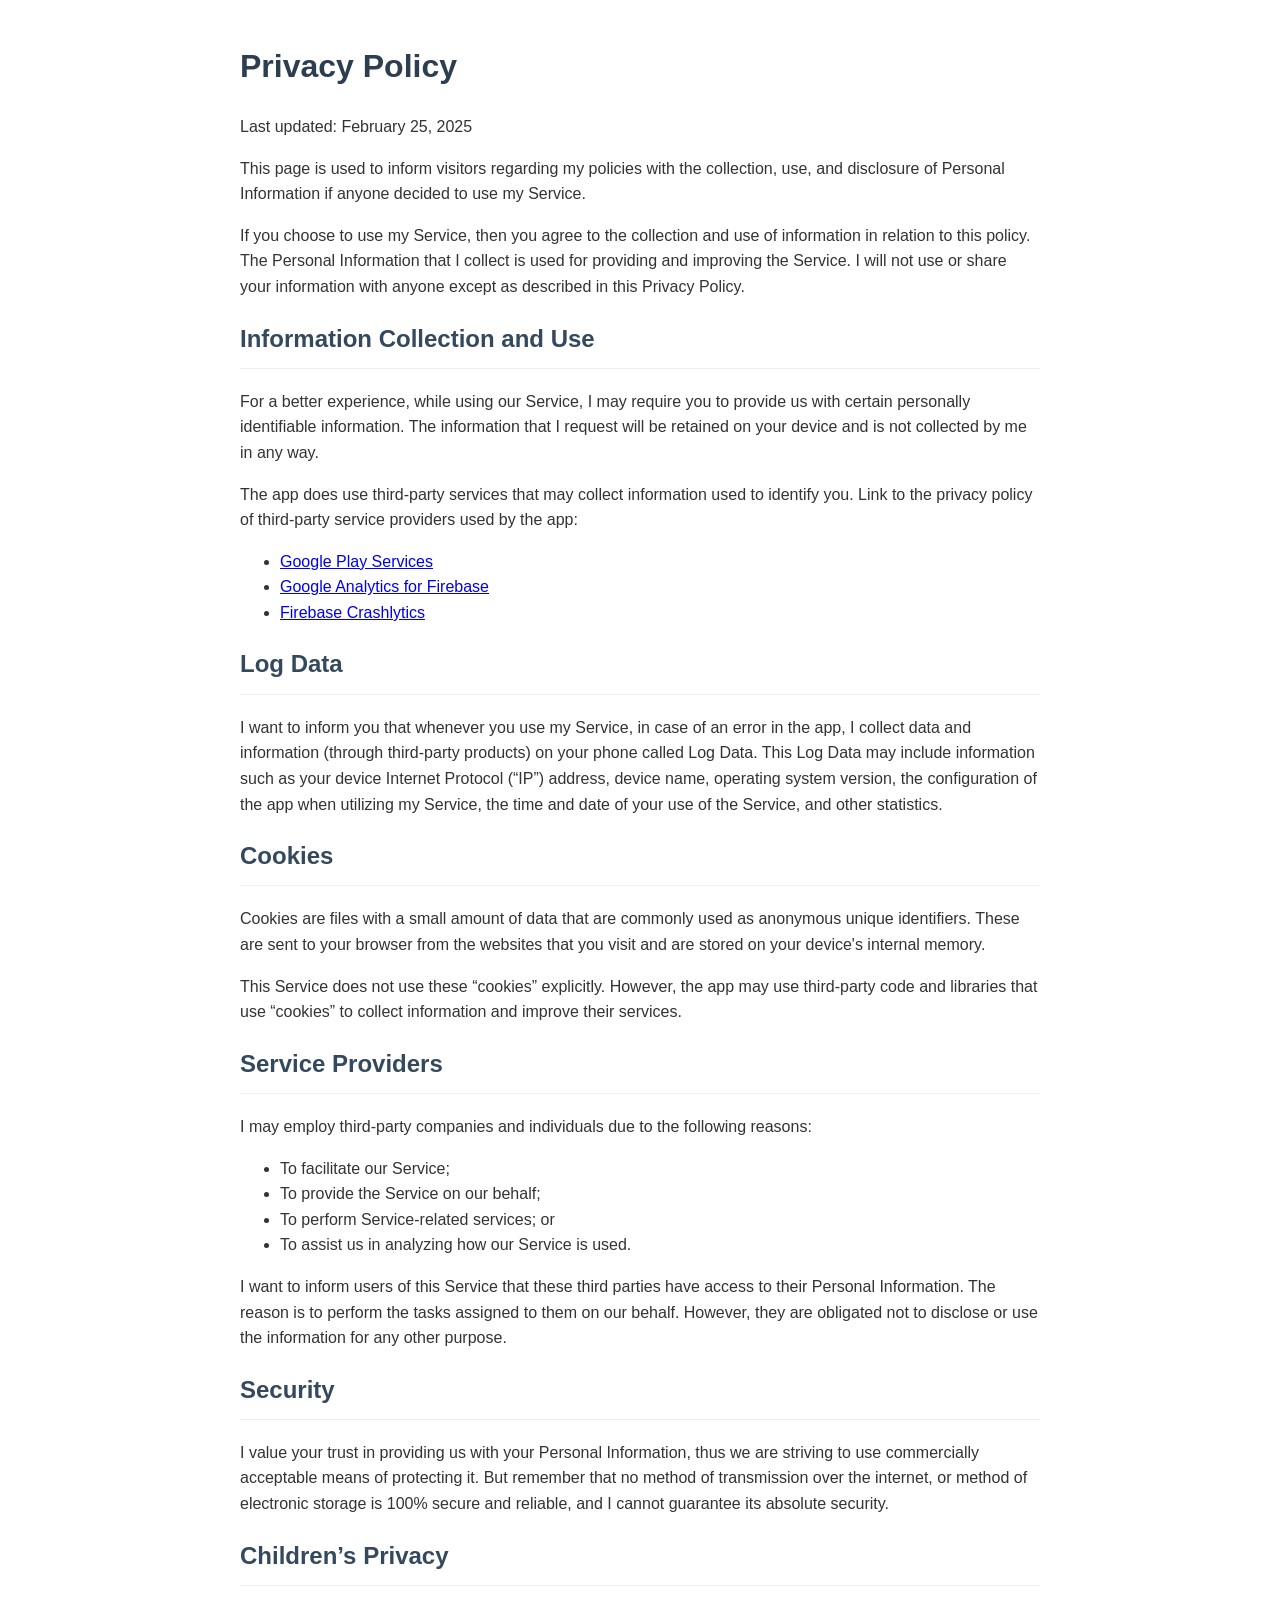
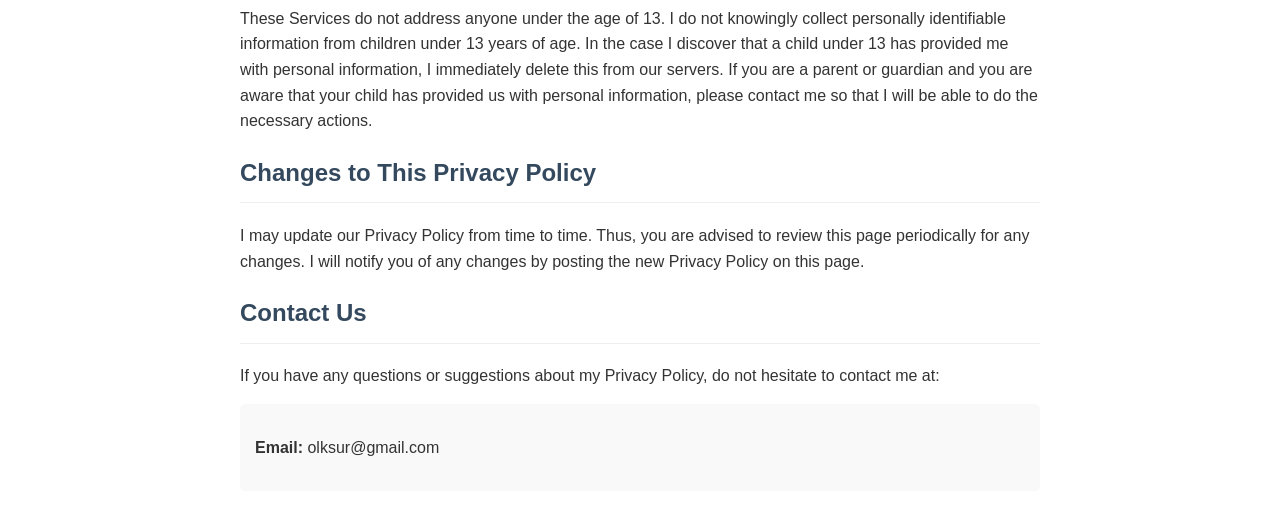
==== qt_privacy.html @ 86172863 "Add privacy policy page for Quick Timer This HTML file contains the privacy policy for the Quick Tim" ====
<!DOCTYPE html>
<html lang="en">
<head>
    <meta charset="UTF-8">
    <meta name="viewport" content="width=device-width, initial-scale=1.0">
    <title>Privacy Policy - Quick Timer</title>
    <style>
        body { font-family: sans-serif; line-height: 1.6; color: #333; max-width: 800px; margin: 0 auto; padding: 20px; }
        h1 { color: #2c3e50; }
        h2 { color: #34495e; border-bottom: 1px solid #eee; padding-bottom: 10px; }
        p { margin-bottom: 15px; }
        ul { margin-bottom: 15px; }
        .contact-info { background: #f9f9f9; padding: 15px; border-radius: 5px; }
    </style>
</head>
<body>
    <h1>Privacy Policy</h1>
    <p>Last updated: February 25, 2025</p>

    <p>This page is used to inform visitors regarding my policies with the collection, use, and disclosure of Personal Information if anyone decided to use my Service.</p>

    <p>If you choose to use my Service, then you agree to the collection and use of information in relation to this policy. The Personal Information that I collect is used for providing and improving the Service. I will not use or share your information with anyone except as described in this Privacy Policy.</p>

    <h2>Information Collection and Use</h2>
    <p>For a better experience, while using our Service, I may require you to provide us with certain personally identifiable information. The information that I request will be retained on your device and is not collected by me in any way.</p>
    <p>The app does use third-party services that may collect information used to identify you. Link to the privacy policy of third-party service providers used by the app:</p>
    <ul>
        <li><a href="https://www.google.com/policies/privacy/" target="_blank">Google Play Services</a></li>
        <li><a href="https://firebase.google.com/support/privacy/" target="_blank">Google Analytics for Firebase</a></li>
        <li><a href="https://firebase.google.com/support/privacy/" target="_blank">Firebase Crashlytics</a></li>
    </ul>

    <h2>Log Data</h2>
    <p>I want to inform you that whenever you use my Service, in case of an error in the app, I collect data and information (through third-party products) on your phone called Log Data. This Log Data may include information such as your device Internet Protocol (“IP”) address, device name, operating system version, the configuration of the app when utilizing my Service, the time and date of your use of the Service, and other statistics.</p>

    <h2>Cookies</h2>
    <p>Cookies are files with a small amount of data that are commonly used as anonymous unique identifiers. These are sent to your browser from the websites that you visit and are stored on your device's internal memory.</p>
    <p>This Service does not use these “cookies” explicitly. However, the app may use third-party code and libraries that use “cookies” to collect information and improve their services.</p>

    <h2>Service Providers</h2>
    <p>I may employ third-party companies and individuals due to the following reasons:</p>
    <ul>
        <li>To facilitate our Service;</li>
        <li>To provide the Service on our behalf;</li>
        <li>To perform Service-related services; or</li>
        <li>To assist us in analyzing how our Service is used.</li>
    </ul>
    <p>I want to inform users of this Service that these third parties have access to their Personal Information. The reason is to perform the tasks assigned to them on our behalf. However, they are obligated not to disclose or use the information for any other purpose.</p>

    <h2>Security</h2>
    <p>I value your trust in providing us with your Personal Information, thus we are striving to use commercially acceptable means of protecting it. But remember that no method of transmission over the internet, or method of electronic storage is 100% secure and reliable, and I cannot guarantee its absolute security.</p>

    <h2>Children’s Privacy</h2>
    <p>These Services do not address anyone under the age of 13. I do not knowingly collect personally identifiable information from children under 13 years of age. In the case I discover that a child under 13 has provided me with personal information, I immediately delete this from our servers. If you are a parent or guardian and you are aware that your child has provided us with personal information, please contact me so that I will be able to do the necessary actions.</p>

    <h2>Changes to This Privacy Policy</h2>
    <p>I may update our Privacy Policy from time to time. Thus, you are advised to review this page periodically for any changes. I will notify you of any changes by posting the new Privacy Policy on this page.</p>

    <h2>Contact Us</h2>
    <p>If you have any questions or suggestions about my Privacy Policy, do not hesitate to contact me at:</p>
    <div class="contact-info">
        <p><strong>Email:</strong> olksur@gmail.com</p>
    </div>
</body>
</html>
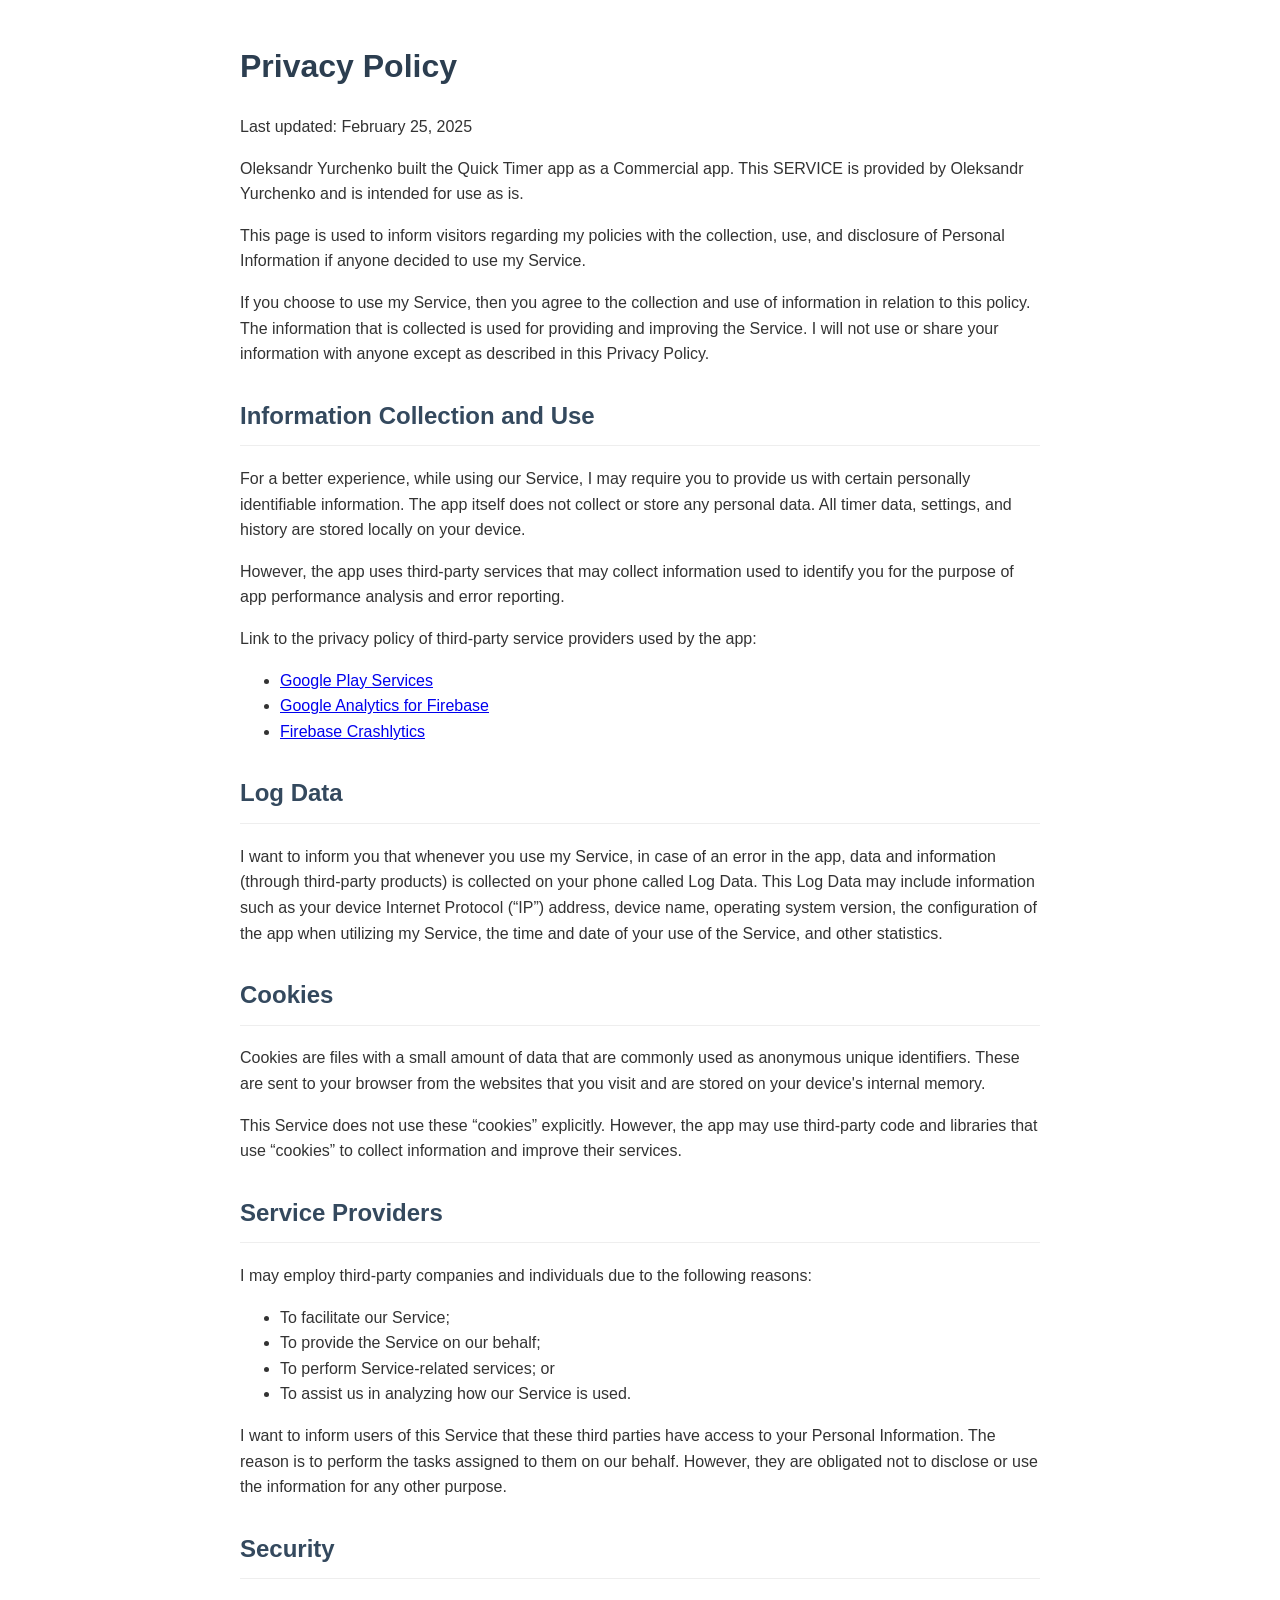
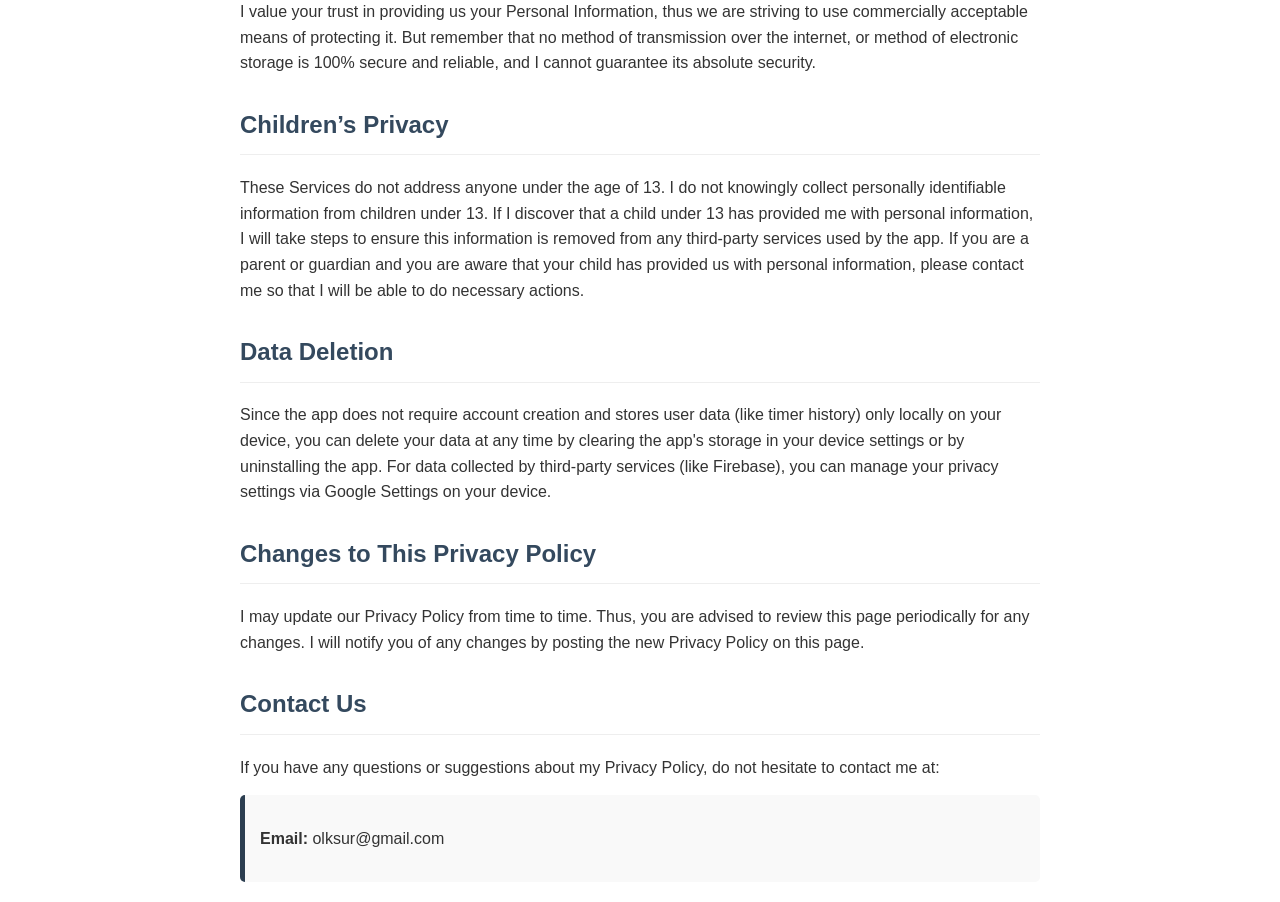
==== commit 19663d4f: "Revise privacy policy for clarity and updates Updated privacy policy to clarify data collection prac" ====
--- a/qt_privacy.html
+++ b/qt_privacy.html
@@ -7,23 +7,26 @@
     <style>
         body { font-family: sans-serif; line-height: 1.6; color: #333; max-width: 800px; margin: 0 auto; padding: 20px; }
         h1 { color: #2c3e50; }
-        h2 { color: #34495e; border-bottom: 1px solid #eee; padding-bottom: 10px; }
+        h2 { color: #34495e; border-bottom: 1px solid #eee; padding-bottom: 10px; margin-top: 30px; }
         p { margin-bottom: 15px; }
         ul { margin-bottom: 15px; }
-        .contact-info { background: #f9f9f9; padding: 15px; border-radius: 5px; }
+        .contact-info { background: #f9f9f9; padding: 15px; border-radius: 5px; border-left: 5px solid #2c3e50; }
     </style>
 </head>
 <body>
     <h1>Privacy Policy</h1>
     <p>Last updated: February 25, 2025</p>
 
+    <p>Oleksandr Yurchenko built the Quick Timer app as a Commercial app. This SERVICE is provided by Oleksandr Yurchenko and is intended for use as is.</p>
+
     <p>This page is used to inform visitors regarding my policies with the collection, use, and disclosure of Personal Information if anyone decided to use my Service.</p>
 
-    <p>If you choose to use my Service, then you agree to the collection and use of information in relation to this policy. The Personal Information that I collect is used for providing and improving the Service. I will not use or share your information with anyone except as described in this Privacy Policy.</p>
+    <p>If you choose to use my Service, then you agree to the collection and use of information in relation to this policy. The information that is collected is used for providing and improving the Service. I will not use or share your information with anyone except as described in this Privacy Policy.</p>
 
     <h2>Information Collection and Use</h2>
-    <p>For a better experience, while using our Service, I may require you to provide us with certain personally identifiable information. The information that I request will be retained on your device and is not collected by me in any way.</p>
-    <p>The app does use third-party services that may collect information used to identify you. Link to the privacy policy of third-party service providers used by the app:</p>
+    <p>For a better experience, while using our Service, I may require you to provide us with certain personally identifiable information. The app itself does not collect or store any personal data. All timer data, settings, and history are stored locally on your device.</p>
+    <p>However, the app uses third-party services that may collect information used to identify you for the purpose of app performance analysis and error reporting.</p>
+    <p>Link to the privacy policy of third-party service providers used by the app:</p>
     <ul>
         <li><a href="https://www.google.com/policies/privacy/" target="_blank">Google Play Services</a></li>
         <li><a href="https://firebase.google.com/support/privacy/" target="_blank">Google Analytics for Firebase</a></li>
@@ -31,7 +34,7 @@
     </ul>
 
     <h2>Log Data</h2>
-    <p>I want to inform you that whenever you use my Service, in case of an error in the app, I collect data and information (through third-party products) on your phone called Log Data. This Log Data may include information such as your device Internet Protocol (“IP”) address, device name, operating system version, the configuration of the app when utilizing my Service, the time and date of your use of the Service, and other statistics.</p>
+    <p>I want to inform you that whenever you use my Service, in case of an error in the app, data and information (through third-party products) is collected on your phone called Log Data. This Log Data may include information such as your device Internet Protocol (“IP”) address, device name, operating system version, the configuration of the app when utilizing my Service, the time and date of your use of the Service, and other statistics.</p>
 
     <h2>Cookies</h2>
     <p>Cookies are files with a small amount of data that are commonly used as anonymous unique identifiers. These are sent to your browser from the websites that you visit and are stored on your device's internal memory.</p>
@@ -45,13 +48,16 @@
         <li>To perform Service-related services; or</li>
         <li>To assist us in analyzing how our Service is used.</li>
     </ul>
-    <p>I want to inform users of this Service that these third parties have access to their Personal Information. The reason is to perform the tasks assigned to them on our behalf. However, they are obligated not to disclose or use the information for any other purpose.</p>
+    <p>I want to inform users of this Service that these third parties have access to your Personal Information. The reason is to perform the tasks assigned to them on our behalf. However, they are obligated not to disclose or use the information for any other purpose.</p>
 
     <h2>Security</h2>
-    <p>I value your trust in providing us with your Personal Information, thus we are striving to use commercially acceptable means of protecting it. But remember that no method of transmission over the internet, or method of electronic storage is 100% secure and reliable, and I cannot guarantee its absolute security.</p>
+    <p>I value your trust in providing us your Personal Information, thus we are striving to use commercially acceptable means of protecting it. But remember that no method of transmission over the internet, or method of electronic storage is 100% secure and reliable, and I cannot guarantee its absolute security.</p>
 
     <h2>Children’s Privacy</h2>
-    <p>These Services do not address anyone under the age of 13. I do not knowingly collect personally identifiable information from children under 13 years of age. In the case I discover that a child under 13 has provided me with personal information, I immediately delete this from our servers. If you are a parent or guardian and you are aware that your child has provided us with personal information, please contact me so that I will be able to do the necessary actions.</p>
+    <p>These Services do not address anyone under the age of 13. I do not knowingly collect personally identifiable information from children under 13. If I discover that a child under 13 has provided me with personal information, I will take steps to ensure this information is removed from any third-party services used by the app. If you are a parent or guardian and you are aware that your child has provided us with personal information, please contact me so that I will be able to do necessary actions.</p>
+
+    <h2>Data Deletion</h2>
+    <p>Since the app does not require account creation and stores user data (like timer history) only locally on your device, you can delete your data at any time by clearing the app's storage in your device settings or by uninstalling the app. For data collected by third-party services (like Firebase), you can manage your privacy settings via Google Settings on your device.</p>
 
     <h2>Changes to This Privacy Policy</h2>
     <p>I may update our Privacy Policy from time to time. Thus, you are advised to review this page periodically for any changes. I will notify you of any changes by posting the new Privacy Policy on this page.</p>
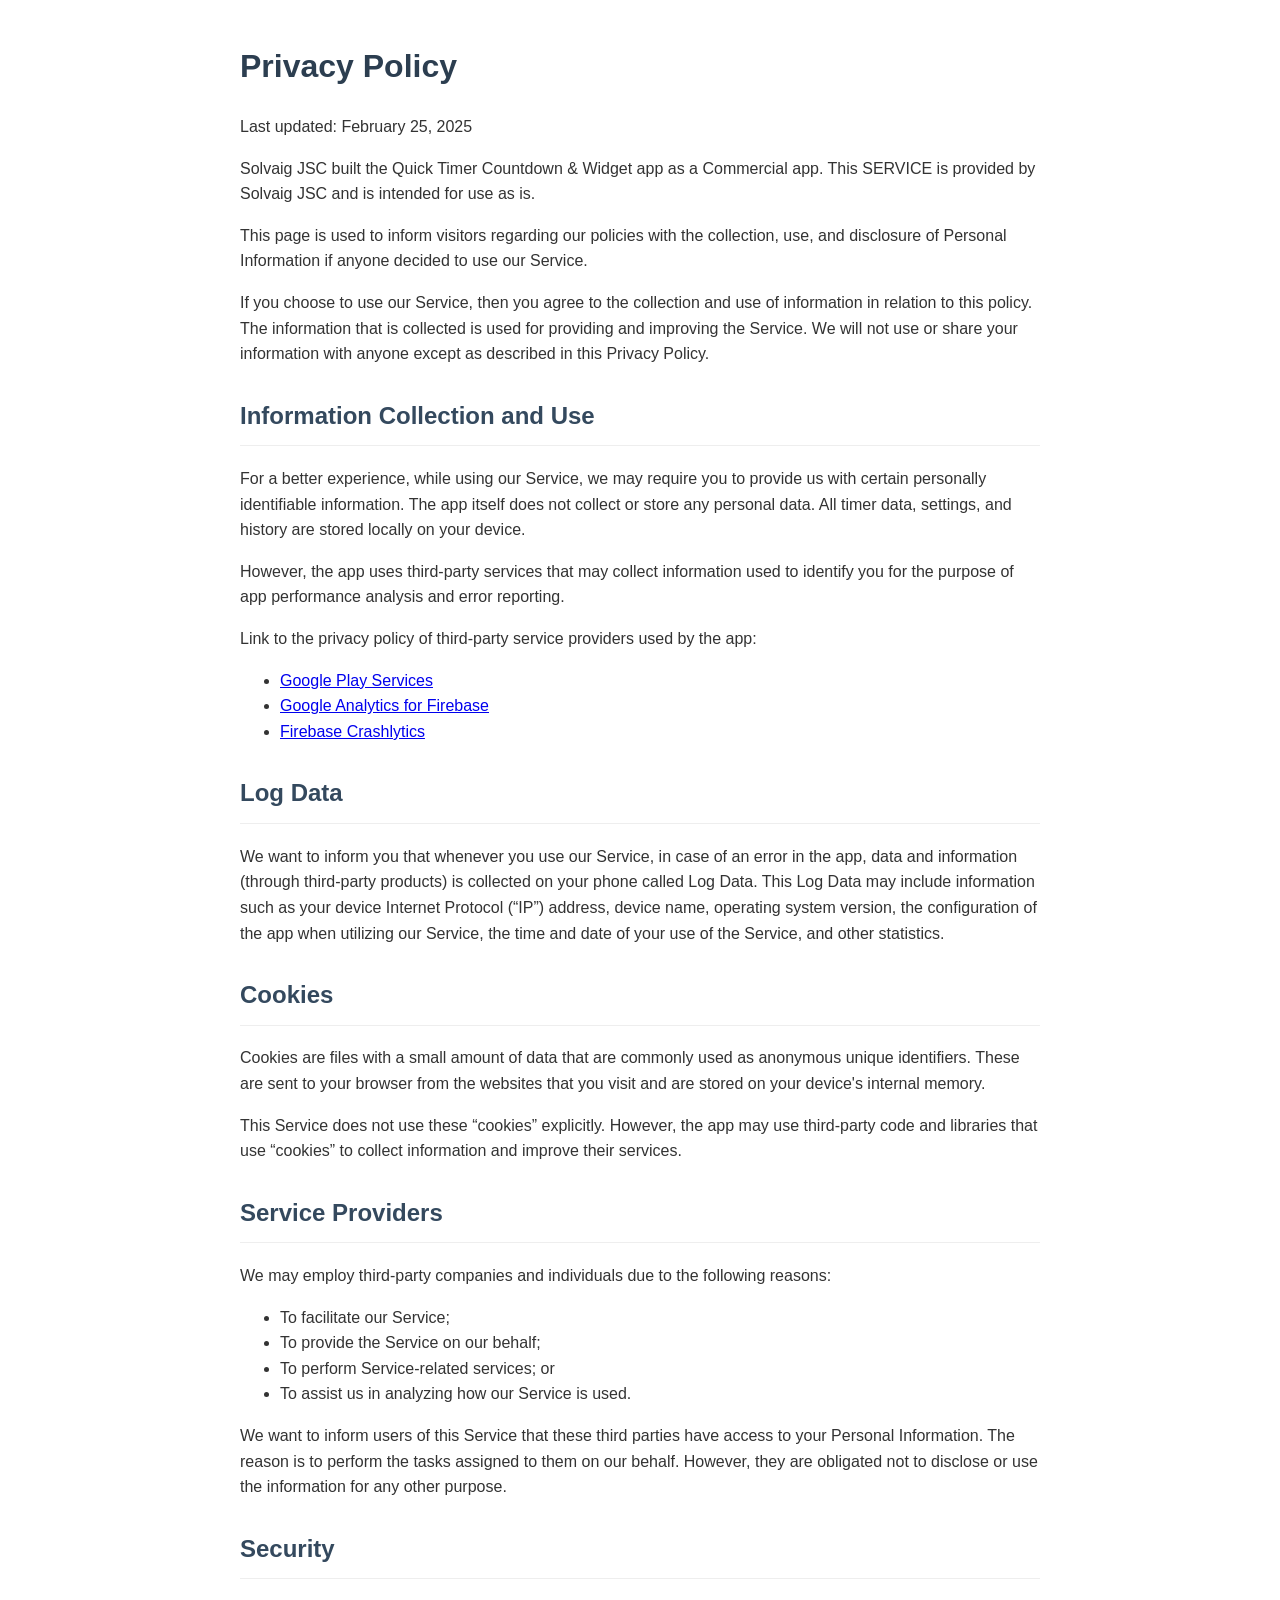
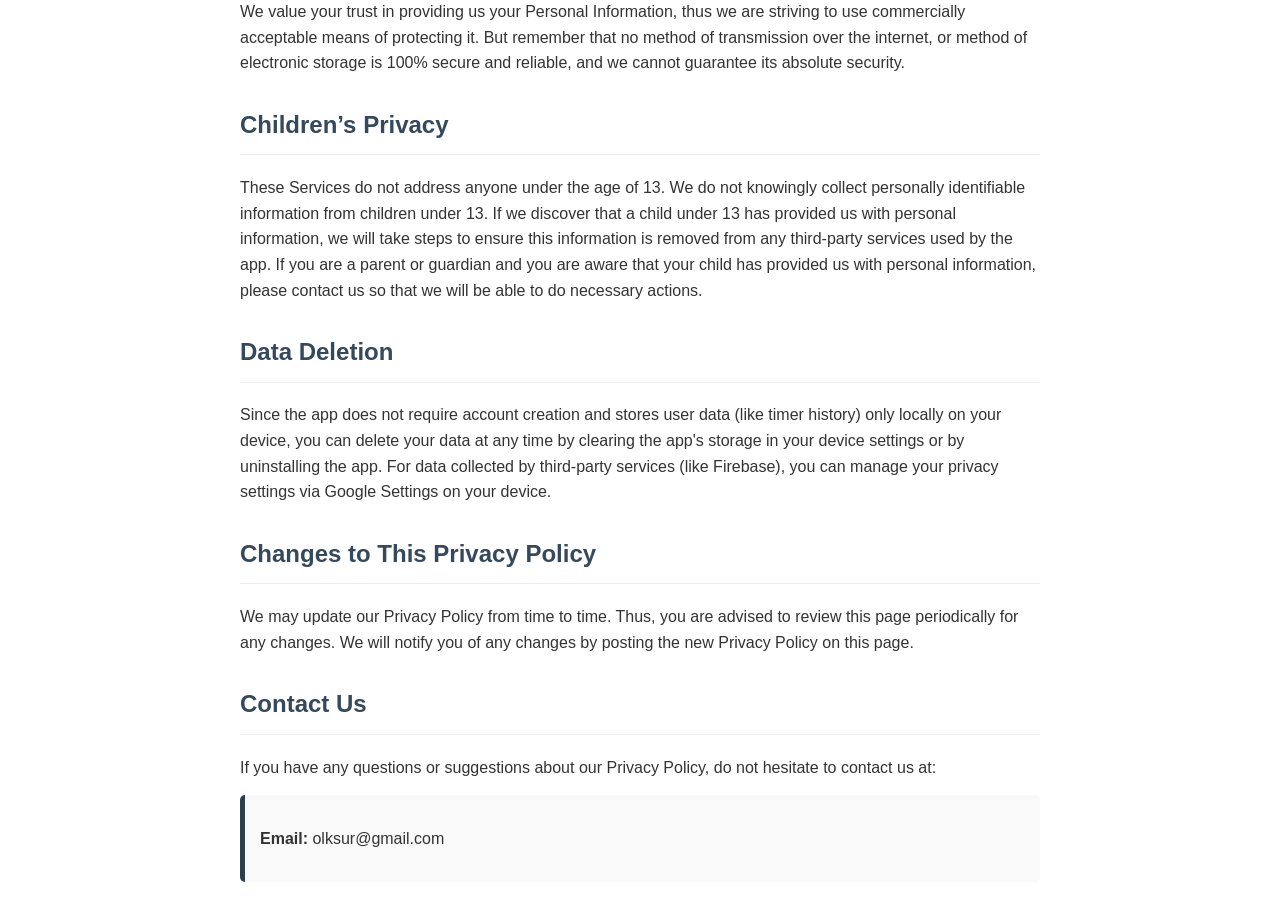
==== commit 6baff211: "Update privacy policy wording and ownership" ====
--- a/qt_privacy.html
+++ b/qt_privacy.html
@@ -3,7 +3,7 @@
 <head>
     <meta charset="UTF-8">
     <meta name="viewport" content="width=device-width, initial-scale=1.0">
-    <title>Privacy Policy - Quick Timer</title>
+    <title>Privacy Policy - Quick Timer Countdown & Widget</title>
     <style>
         body { font-family: sans-serif; line-height: 1.6; color: #333; max-width: 800px; margin: 0 auto; padding: 20px; }
         h1 { color: #2c3e50; }
@@ -14,58 +14,58 @@
     </style>
 </head>
 <body>
-    <h1>Privacy Policy</h1>
-    <p>Last updated: February 25, 2025</p>
+<h1>Privacy Policy</h1>
+<p>Last updated: February 25, 2025</p>
 
-    <p>Oleksandr Yurchenko built the Quick Timer app as a Commercial app. This SERVICE is provided by Oleksandr Yurchenko and is intended for use as is.</p>
+<p>Solvaig JSC built the Quick Timer Countdown & Widget app as a Commercial app. This SERVICE is provided by Solvaig JSC and is intended for use as is.</p>
 
-    <p>This page is used to inform visitors regarding my policies with the collection, use, and disclosure of Personal Information if anyone decided to use my Service.</p>
+<p>This page is used to inform visitors regarding our policies with the collection, use, and disclosure of Personal Information if anyone decided to use our Service.</p>
 
-    <p>If you choose to use my Service, then you agree to the collection and use of information in relation to this policy. The information that is collected is used for providing and improving the Service. I will not use or share your information with anyone except as described in this Privacy Policy.</p>
+<p>If you choose to use our Service, then you agree to the collection and use of information in relation to this policy. The information that is collected is used for providing and improving the Service. We will not use or share your information with anyone except as described in this Privacy Policy.</p>
 
-    <h2>Information Collection and Use</h2>
-    <p>For a better experience, while using our Service, I may require you to provide us with certain personally identifiable information. The app itself does not collect or store any personal data. All timer data, settings, and history are stored locally on your device.</p>
-    <p>However, the app uses third-party services that may collect information used to identify you for the purpose of app performance analysis and error reporting.</p>
-    <p>Link to the privacy policy of third-party service providers used by the app:</p>
-    <ul>
-        <li><a href="https://www.google.com/policies/privacy/" target="_blank">Google Play Services</a></li>
-        <li><a href="https://firebase.google.com/support/privacy/" target="_blank">Google Analytics for Firebase</a></li>
-        <li><a href="https://firebase.google.com/support/privacy/" target="_blank">Firebase Crashlytics</a></li>
-    </ul>
+<h2>Information Collection and Use</h2>
+<p>For a better experience, while using our Service, we may require you to provide us with certain personally identifiable information. The app itself does not collect or store any personal data. All timer data, settings, and history are stored locally on your device.</p>
+<p>However, the app uses third-party services that may collect information used to identify you for the purpose of app performance analysis and error reporting.</p>
+<p>Link to the privacy policy of third-party service providers used by the app:</p>
+<ul>
+    <li><a href="https://www.google.com/policies/privacy/" target="_blank">Google Play Services</a></li>
+    <li><a href="https://firebase.google.com/support/privacy/" target="_blank">Google Analytics for Firebase</a></li>
+    <li><a href="https://firebase.google.com/support/privacy/" target="_blank">Firebase Crashlytics</a></li>
+</ul>
 
-    <h2>Log Data</h2>
-    <p>I want to inform you that whenever you use my Service, in case of an error in the app, data and information (through third-party products) is collected on your phone called Log Data. This Log Data may include information such as your device Internet Protocol (“IP”) address, device name, operating system version, the configuration of the app when utilizing my Service, the time and date of your use of the Service, and other statistics.</p>
+<h2>Log Data</h2>
+<p>We want to inform you that whenever you use our Service, in case of an error in the app, data and information (through third-party products) is collected on your phone called Log Data. This Log Data may include information such as your device Internet Protocol (“IP”) address, device name, operating system version, the configuration of the app when utilizing our Service, the time and date of your use of the Service, and other statistics.</p>
 
-    <h2>Cookies</h2>
-    <p>Cookies are files with a small amount of data that are commonly used as anonymous unique identifiers. These are sent to your browser from the websites that you visit and are stored on your device's internal memory.</p>
-    <p>This Service does not use these “cookies” explicitly. However, the app may use third-party code and libraries that use “cookies” to collect information and improve their services.</p>
+<h2>Cookies</h2>
+<p>Cookies are files with a small amount of data that are commonly used as anonymous unique identifiers. These are sent to your browser from the websites that you visit and are stored on your device's internal memory.</p>
+<p>This Service does not use these “cookies” explicitly. However, the app may use third-party code and libraries that use “cookies” to collect information and improve their services.</p>
 
-    <h2>Service Providers</h2>
-    <p>I may employ third-party companies and individuals due to the following reasons:</p>
-    <ul>
-        <li>To facilitate our Service;</li>
-        <li>To provide the Service on our behalf;</li>
-        <li>To perform Service-related services; or</li>
-        <li>To assist us in analyzing how our Service is used.</li>
-    </ul>
-    <p>I want to inform users of this Service that these third parties have access to your Personal Information. The reason is to perform the tasks assigned to them on our behalf. However, they are obligated not to disclose or use the information for any other purpose.</p>
+<h2>Service Providers</h2>
+<p>We may employ third-party companies and individuals due to the following reasons:</p>
+<ul>
+    <li>To facilitate our Service;</li>
+    <li>To provide the Service on our behalf;</li>
+    <li>To perform Service-related services; or</li>
+    <li>To assist us in analyzing how our Service is used.</li>
+</ul>
+<p>We want to inform users of this Service that these third parties have access to your Personal Information. The reason is to perform the tasks assigned to them on our behalf. However, they are obligated not to disclose or use the information for any other purpose.</p>
 
-    <h2>Security</h2>
-    <p>I value your trust in providing us your Personal Information, thus we are striving to use commercially acceptable means of protecting it. But remember that no method of transmission over the internet, or method of electronic storage is 100% secure and reliable, and I cannot guarantee its absolute security.</p>
+<h2>Security</h2>
+<p>We value your trust in providing us your Personal Information, thus we are striving to use commercially acceptable means of protecting it. But remember that no method of transmission over the internet, or method of electronic storage is 100% secure and reliable, and we cannot guarantee its absolute security.</p>
 
-    <h2>Children’s Privacy</h2>
-    <p>These Services do not address anyone under the age of 13. I do not knowingly collect personally identifiable information from children under 13. If I discover that a child under 13 has provided me with personal information, I will take steps to ensure this information is removed from any third-party services used by the app. If you are a parent or guardian and you are aware that your child has provided us with personal information, please contact me so that I will be able to do necessary actions.</p>
+<h2>Children’s Privacy</h2>
+<p>These Services do not address anyone under the age of 13. We do not knowingly collect personally identifiable information from children under 13. If we discover that a child under 13 has provided us with personal information, we will take steps to ensure this information is removed from any third-party services used by the app. If you are a parent or guardian and you are aware that your child has provided us with personal information, please contact us so that we will be able to do necessary actions.</p>
 
-    <h2>Data Deletion</h2>
-    <p>Since the app does not require account creation and stores user data (like timer history) only locally on your device, you can delete your data at any time by clearing the app's storage in your device settings or by uninstalling the app. For data collected by third-party services (like Firebase), you can manage your privacy settings via Google Settings on your device.</p>
+<h2>Data Deletion</h2>
+<p>Since the app does not require account creation and stores user data (like timer history) only locally on your device, you can delete your data at any time by clearing the app's storage in your device settings or by uninstalling the app. For data collected by third-party services (like Firebase), you can manage your privacy settings via Google Settings on your device.</p>
 
-    <h2>Changes to This Privacy Policy</h2>
-    <p>I may update our Privacy Policy from time to time. Thus, you are advised to review this page periodically for any changes. I will notify you of any changes by posting the new Privacy Policy on this page.</p>
+<h2>Changes to This Privacy Policy</h2>
+<p>We may update our Privacy Policy from time to time. Thus, you are advised to review this page periodically for any changes. We will notify you of any changes by posting the new Privacy Policy on this page.</p>
 
-    <h2>Contact Us</h2>
-    <p>If you have any questions or suggestions about my Privacy Policy, do not hesitate to contact me at:</p>
-    <div class="contact-info">
-        <p><strong>Email:</strong> olksur@gmail.com</p>
-    </div>
+<h2>Contact Us</h2>
+<p>If you have any questions or suggestions about our Privacy Policy, do not hesitate to contact us at:</p>
+<div class="contact-info">
+    <p><strong>Email:</strong> olksur@gmail.com</p>
+</div>
 </body>
 </html>
